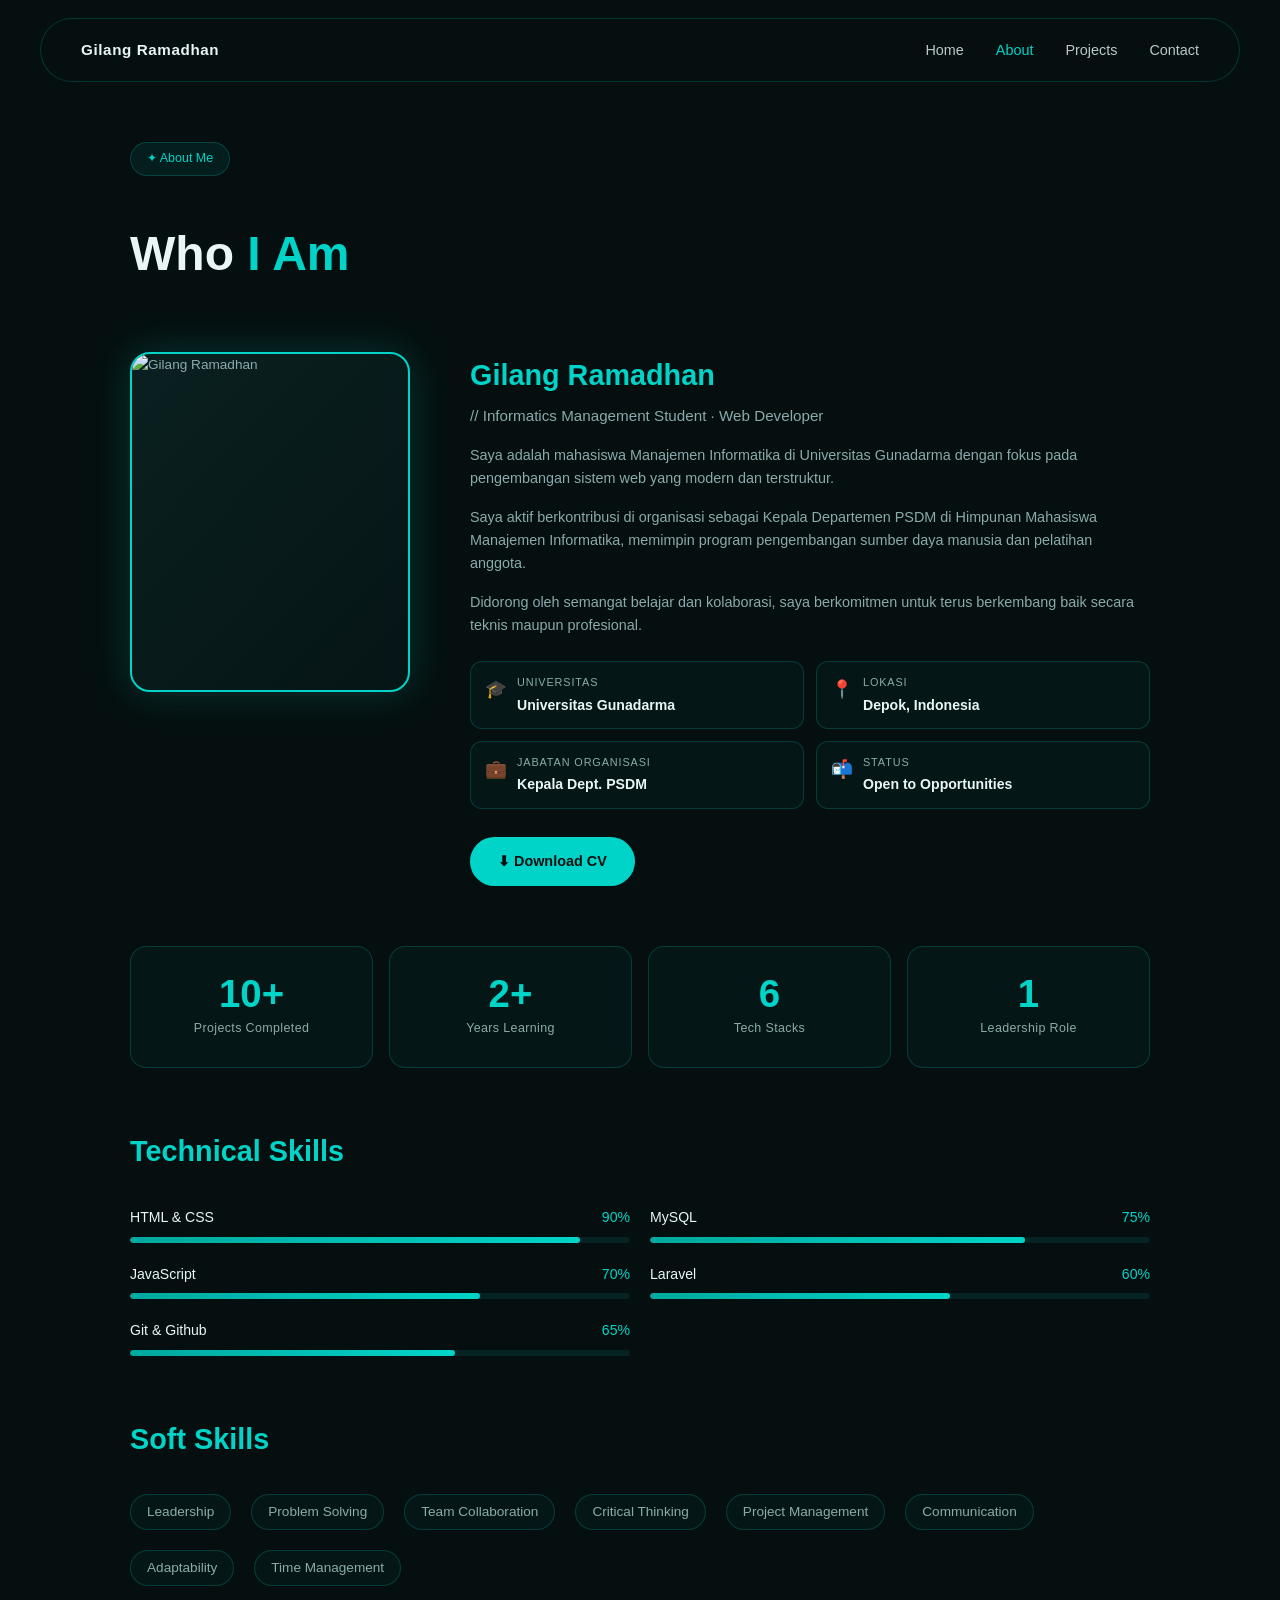
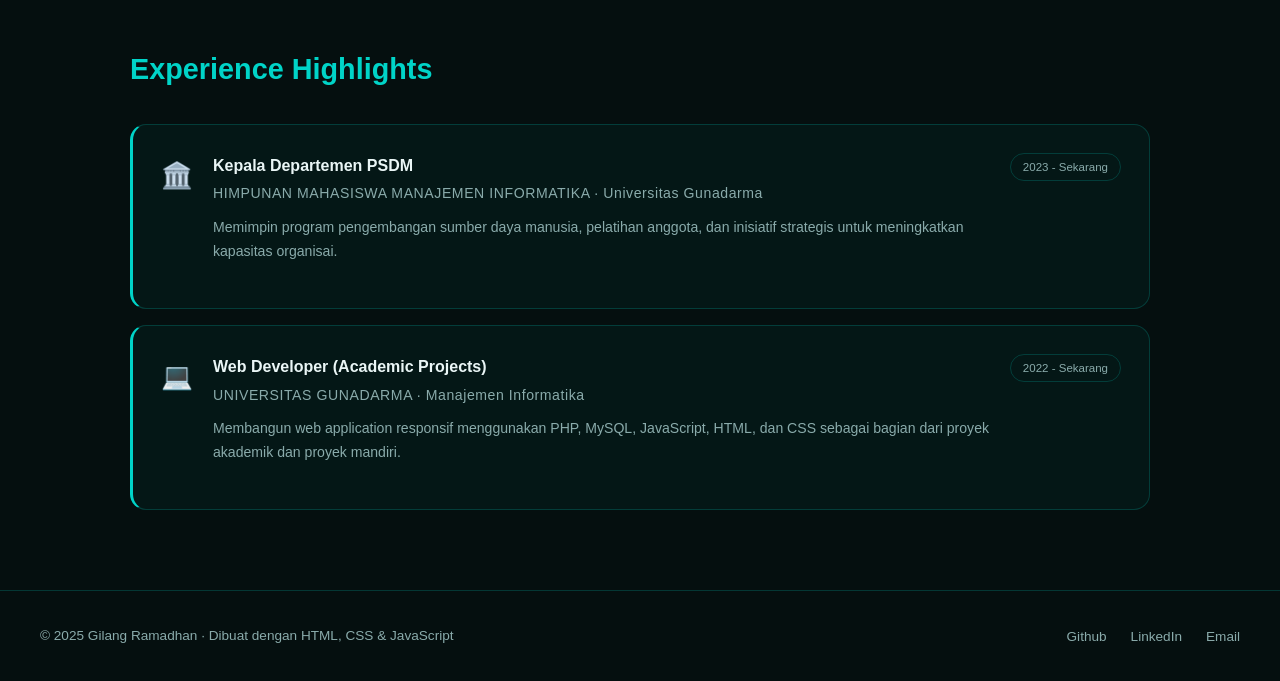
==== about.html @ e4d0b82c "Initial commit: portofolio website" ====
<!doctype html>
<html lang="id">
  <head>
    <meta charset="UTF-8" />
    <meta name="viewport" content="width=device-width, initial-scale=1.0" />
    <title>About - Gilang Ramadhan</title>
    <link rel="stylesheet" href="css/style.css" />
  </head>
  <body>
    <!-- SCROLL PROGRESS BAR -->
    <div id="scrollProgress"></div>
    <!-- NAVBAR -->
    <nav>
      <p>Gilang Ramadhan</p>
      <ul>
        <li><a href="index.html">Home</a></li>
        <li><a href="about.html">About</a></li>
        <li><a href="projects.html">Projects</a></li>
        <li><a href="contact.html">Contact</a></li>
      </ul>
    </nav>

    <!-- PAGE HEADER -->
    <div class="page-header fade-up">
      <div class="badge">✦ About Me</div>
      <h1>Who <span>I Am</span></h1>
    </div>

    <!-- ABOUT CONTENT -->
    <main>
      <!-- BIO SECTION -->
      <section class="about-bio fade-up">
        <!-- Foto -->
        <div class="about-photo">
          <div class="image-frame">
            <img src="assets/images/hero.jpeg" alt="Gilang Ramadhan" />
          </div>
        </div>

        <!-- Teks Bio -->
        <div class="about-text">
          <h2>Gilang Ramadhan</h2>
          <p class="about-role">
            // Informatics Management Student · Web Developer
          </p>

          <p>
            Saya adalah mahasiswa Manajemen Informatika di Universitas Gunadarma
            dengan fokus pada pengembangan sistem web yang modern dan
            terstruktur.
          </p>

          <p>
            Saya aktif berkontribusi di organisasi sebagai Kepala Departemen
            PSDM di Himpunan Mahasiswa Manajemen Informatika, memimpin program
            pengembangan sumber daya manusia dan pelatihan anggota.
          </p>

          <p>
            Didorong oleh semangat belajar dan kolaborasi, saya berkomitmen
            untuk terus berkembang baik secara teknis maupun profesional.
          </p>

          <!-- Info grid -->
          <div class="info-grid">
            <div class="info-item">
              <span class="info-icon">🎓</span>
              <div>
                <div class="info-key">Universitas</div>
                <div class="info-val">Universitas Gunadarma</div>
              </div>
            </div>
            <div class="info-item">
              <span class="info-icon">📍</span>
              <div>
                <div class="info-key">Lokasi</div>
                <div class="info-val">Depok, Indonesia</div>
              </div>
            </div>
            <div class="info-item">
              <span class="info-icon">💼</span>
              <div>
                <div class="info-key">Jabatan Organisasi</div>
                <div class="info-val">Kepala Dept. PSDM</div>
              </div>
            </div>
            <div class="info-item">
              <span class="info-icon">📬</span>
              <div>
                <div class="info-key">Status</div>
                <div class="info-val">Open to Opportunities</div>
              </div>
            </div>
          </div>

          <a href="assets/cv-gilang.pdf" class="btn-primary" download>
            ⬇ Download CV
          </a>
        </div>
      </section>

      <!-- STATS -->
      <section class="stats-section fade-up">
        <div class="stat-card">
          <div class="stat-number">10+</div>
          <div class="stat-label">Projects Completed</div>
        </div>
        <div class="stat-card">
          <div class="stat-number">2+</div>
          <div class="stat-label">Years Learning</div>
        </div>
        <div class="stat-card">
          <div class="stat-number">6</div>
          <div class="stat-label">Tech Stacks</div>
        </div>
        <div class="stat-card">
          <div class="stat-number">1</div>
          <div class="stat-label">Leadership Role</div>
        </div>
      </section>

      <!-- SKILLS -->
      <section class="skills-section fade-up">
        <h2 class="section-title">Technical <span>Skills</span></h2>

        <div class="skill-bars">
          <div class="skill-row">
            <div class="skill-info">
              <span class="skill-name">HTML & CSS</span>
              <span class="skill-pct">90%</span>
            </div>
            <div class="bar-track">
              <div class="bar-fill" style="width: 90%"></div>
            </div>
          </div>

          <div class="skill-row">
            <div class="skill-info">
              <span class="skill-name">MySQL</span>
              <span class="skill-pct">75%</span>
            </div>
            <div class="bar-track">
              <div class="bar-fill" style="width: 75%"></div>
            </div>
          </div>

          <div class="skill-row">
            <div class="skill-info">
              <span class="skill-name">JavaScript</span>
              <span class="skill-pct">70%</span>
            </div>
            <div class="bar-track">
              <div class="bar-fill" style="width: 70%"></div>
            </div>
          </div>

          <div class="skill-row">
            <div class="skill-info">
              <span class="skill-name">Laravel</span>
              <span class="skill-pct">60%</span>
            </div>
            <div class="bar-track">
              <div class="bar-fill" style="width: 60%"></div>
            </div>
          </div>

          <div class="skill-row">
            <div class="skill-info">
              <span class="skill-name">Git & Github</span>
              <span class="skill-pct">65%</span>
            </div>
            <div class="bar-track">
              <div class="bar-fill" style="width: 65%"></div>
            </div>
          </div>
        </div>
      </section>

      <!-- SOFT SKILLS -->
      <section class="soft-skills fade-up">
        <h2 class="section-title">Soft <span>Skills</span></h2>
        <div class="skills-list">
          <span>Leadership</span>
          <span>Problem Solving</span>
          <span>Team Collaboration</span>
          <span>Critical Thinking</span>
          <span>Project Management</span>
          <span>Communication</span>
          <span>Adaptability</span>
          <span>Time Management</span>
        </div>
      </section>

      <!-- EXPERIENCE -->
      <section class="experience-section fade-up">
        <h2 class="section-title">Experience <span>Highlights</span></h2>

        <div class="exp-card">
          <div class="exp-icon">🏛️</div>
          <div class="exp-body">
            <h3>Kepala Departemen PSDM</h3>
            <p class="exp-org">
              HIMPUNAN MAHASISWA MANAJEMEN INFORMATIKA · Universitas Gunadarma
            </p>
            <p class="exp-desc">
              Memimpin program pengembangan sumber daya manusia, pelatihan
              anggota, dan inisiatif strategis untuk meningkatkan kapasitas
              organisai.
            </p>
          </div>
          <span class="exp-badge">2023 - Sekarang</span>
        </div>

        <div class="exp-card">
          <div class="exp-icon">💻</div>
          <div class="exp-body">
            <h3>Web Developer (Academic Projects)</h3>
            <p class="exp-org">UNIVERSITAS GUNADARMA · Manajemen Informatika</p>
            <p>
              Membangun web application responsif menggunakan PHP, MySQL,
              JavaScript, HTML, dan CSS sebagai bagian dari proyek akademik dan
              proyek mandiri.
            </p>
          </div>
          <span class="exp-badge">2022 - Sekarang</span>
        </div>
      </section>
    </main>

    <!-- FOOTER -->
    <footer>
      <p>© 2025 Gilang Ramadhan · Dibuat dengan HTML, CSS & JavaScript</p>
      <ul>
        <li><a href="#">Github</a></li>
        <li><a href="#">LinkedIn</a></li>
        <li><a href="#">Email</a></li>
      </ul>
    </footer>

    <!-- BACK TO TOP -->
    <button id="backToTop" title="Kembali ke atas">↑</button>
    <!-- JAVASCRIPT -->
    <script src="js/main.js"></script>
  </body>
</html>
---- css/style.css ----
/* VARIABLES — Warna & font yang dipakai ulang */
:root {
  --bg: #050f0f;
  --teal: #00d4c8;
  --white: #eaf6f6;
  --gray: #8aabab;
  --border: rgba(0, 212, 200, 0.2);
  --card: rgba(0, 212, 200, 0.04);
}

/* RESET — Hapus style bawaan browser */
* {
  margin: 0;
  padding: 0;
  box-sizing: border-box;
}

/* BASE STYLE — Style dasar untuk seluruh halaman */
body {
  background-color: var(--bg);
  color: var(--white);
  font-family: "Segoe UI", sans-serif;
  line-height: 1.6;
}

/* NAVBAR */
nav {
  display: flex;
  justify-content: space-between;
  align-items: center;
  padding: 18px 40px;
  border: 1px solid var(--border);
  border-radius: 50px;
  margin: 18px 40px;
  background: rgba(5, 15, 15, 0.8);
}

nav p {
  font-weight: 700;
  font-size: 0.95rem;
  letter-spacing: 0.04em;
}

nav ul {
  display: flex;
  gap: 32px;
  list-style: none;
}

nav ul a {
  color: var(--white);
  text-decoration: none;
  font-size: 0.9rem;
  opacity: 0.8;
  transition: color 0.2s;
}

nav ul a:hover {
  color: var(--teal);
  opacity: 1;
}

/* HEADER / HERO */
header {
  max-width: 1100px;
  margin: 0 auto;
  padding: 60px 40px;
}

/* Wrapper flex: teks kiri + gambar kanan */
.hero-inner {
  display: flex;
  gap: 60px;
  align-items: center;
}

.hero-text {
  flex: 1;
}

/* Kolom kanan ukurannya tetap */
.hero-image {
  flex-shrink: 0;
  width: 340px;
}

/* Frame gambar dengan border teal */
.image-frame {
  width: 100%;
  height: 420px;
  border-radius: 20px;
  border: 2px solid var(--teal);
  overflow: hidden;
  box-shadow: 0 0 40px rgba(0, 212, 200, 0.2);

  /* Placeholder warna jika belum ada foto */
  background: linear-gradient(135deg, #0a2020, #061515);
  display: flex;
  align-items: center;
  justify-content: center;
  color: var(--gray);
  font-size: 0.85rem;
}

.image-frame img {
  width: 100%;
  height: 100%;
  object-fit: cover;
  display: block;
}

.badge {
  display: inline-block;
  padding: 6px 16px;
  border: 1px solid var(--border);
  border-radius: 50px;
  font-size: 0.78rem;
  color: var(--teal);
  margin-bottom: 24px;
  background: rgba(0, 212, 200, 0.08);
}

header h1 {
  font-size: 3.2rem;
  font-weight: 800;
  line-height: 1.1;
  margin-bottom: 16px;
}

header h1 span {
  color: var(--teal);
}

.tagline {
  font-size: 1.3rem;
  color: var(--teal);
  font-weight: 600;
  margin-bottom: 20px;
}

.bio {
  color: var(--gray);
  font-size: 1rem;
  margin-bottom: 28px;
}

/* SKILLS BADGES */
.skills-list {
  display: flex;
  flex-wrap: wrap;
  gap: 20px;
  margin-bottom: 32px;
}

.skills-list span {
  padding: 6px 16px;
  border: 1px solid var(--border);
  border-radius: 50px;
  font-size: 0.85rem;
  color: var(--gray);
  background: var(--card);
}

/* BUTTON */
.btn-primary {
  display: inline-block;
  padding: 13px 28px;
  background: var(--teal);
  color: #050f0f;
  font-weight: 700;
  font-size: 0.9rem;
  border-radius: 50px;
  text-decoration: none;
  transition:
    transform 0.2s,
    box-shadow 0.2s;
}

.btn-primary:hover {
  transform: translateY(-2px);
  box-shadow: 0 8px 24px rgba(0, 212, 200, 0.35);
}

/* SECTION ( ABOUT, PROJECTS, CONTACT ) */
section {
  max-width: 900px;
  margin: 60px auto;
  padding: 0 40px;
}

section h2 {
  font-size: 1.8rem;
  font-weight: 700;
  color: var(--teal);
  margin-bottom: 20px;
}

section p {
  color: var(--gray);
  margin-bottom: 16px;
  font-size: 0.9rem;
}

section a {
  text-decoration: none;
  color: var(--teal);
  font-size: 0.9rem;
}

/* PROJECTS CARDS */
.project-card {
  border: 1px solid var(--border);
  border-radius: 16px;
  padding: 24px;
  margin-bottom: 16px;
  background: var(--card);
  transition:
    border-color 0.25s,
    transform 0.25s;
}

.project-card:hover {
  border-color: var(--teal);
  transform: translateY(-3px);
}

.project-card h3 {
  font-size: 1.5rem;
  font-weight: 700;
  margin-bottom: 8px;
  color: var(--white);
}

.project-card p {
  margin-bottom: 14px;
  font-size: 0.9rem;
}

/* FOOTER */
footer {
  border-top: 1px solid var(--border);
  margin-top: 80px;
  padding: 32px 40px;
  display: flex;
  justify-content: space-between;
  align-items: center;
}

footer p {
  font-size: 0.85rem;
  color: var(--gray);
}

footer ul {
  display: flex;
  gap: 24px;
  list-style: none;
}

footer ul a {
  color: var(--gray);
  text-decoration: none;
  font-size: 0.85rem;
  transition: color 0.2s;
}

footer ul a:hover {
  color: var(--teal);
}

/* RESPONSIVE TABLET */
@media (max-width: 1024px) {
  nav {
    margin: 14px 24px;
    padding: 14px 28px;
  }

  header {
    padding: 40px 24px;
  }

  .hero-inner {
    gap: 40px;
  }

  .hero-image {
    width: 280px;
  }

  .image-frame {
    height: 340px;
  }

  section {
    padding: 0 24px;
  }

  footer {
    padding: 28px 24px;
  }
}

/* RESPONSIVE MOBILE */
@media (max-width: 768px) {
  /* Navbar: brand atas, menu bawah */
  nav {
    flex-direction: column;
    gap: 16px;
    border-radius: 20px;
    margin: 12px 16px;
    padding: 18px 24px;
    text-align: center;
  }

  nav ul {
    gap: 20px;
    flex-wrap: wrap;
    justify-content: center;
  }

  header {
    padding: 40px 20px;
  }

  .hero-inner {
    flex-direction: column;
    gap: 40px;
  }

  .hero-text {
    width: 100%;
    text-align: center;
  }

  /* Skills di tengah saat mobile */
  .skills-list {
    justify-content: center;
  }

  header h1 {
    font-size: 2.2rem;
  }

  .tagline {
    font-size: 1.1rem;
  }

  /* Gambar full width saat mobile */
  .hero-image {
    width: 100%;
    max-width: 360px;
    margin: 0 auto;
  }

  .image-frame {
    height: 300px;
  }

  section {
    margin: 40px auto;
    padding: 0 20px;
  }

  .project-card {
    padding: 20px;
  }

  footer {
    flex-direction: column;
    gap: 16px;
    text-align: center;
    padding: 24px 20px;
  }

  footer ul {
    justify-content: center;
  }
}

/* RESPONSIVE - HP Kecil */
@media (max-width: 480px) {
  header h1 {
    font-size: 1.9rem;
  }

  .tagline {
    font-size: 1rem;
  }

  nav ul {
    gap: 14px;
  }

  nav ul a {
    font-size: 0.82rem;
  }

  .btn-primary {
    width: 100%;
    text-align: center;
    padding: 14px;
  }
}

/* =============================================
   ANIMASI FADE-UP
   ============================================= */

/* State awal: tersembunyi di bawah */
.fade-up {
  opacity: 0;
  transform: translateY(30px);
  transition:
    opacity 0.7s ease,
    transform 0.7s ease;
}

/* State setelah JS tambahkan class .visible */
.fade-up.visible {
  opacity: 1;
  transform: translateY(0);
}

/* =============================================
   TYPING EFFECT
   ============================================= */
.typing-text {
  color: var(--teal);
  font-weight: 600;
}

/* Kursor berkedip */
.cursor {
  color: var(--teal);
  font-weight: 300;
  animation: blink 0.8s infinite;
}

@keyframes blink {
  0%,
  100% {
    opacity: 1;
  }
  50% {
    opacity: 0;
  }
}

/* =============================================
   NAVBAR ACTIVE STATE
   ============================================= */
nav ul a.active {
  color: var(--teal);
  opacity: 1;
}

/* =============================================
   PAGE HEADER — Dipakai di semua halaman dalam
   ============================================= */
.page-header {
  max-width: 1100px;
  margin: 60px auto 0;
  padding: 0 40px;
}

.page-header h1 {
  font-size: 3rem;
  font-weight: 800;
  margin-top: 16px;
}

.page-header h1 span {
  color: var(--teal);
}

/* =============================================
   ABOUT — Bio 2 kolom
   ============================================= */
.about-bio {
  display: flex;
  gap: 60px;
  align-items: flex-start;
  max-width: 1100px;
  margin: 60px auto;
  padding: 0 40px;
}

.about-photo .image-frame {
  height: 340px;
  width: 280px;
}

.about-text {
  flex: 1;
}

.about-text h2 {
  font-size: 1.8rem;
  font-weight: 700;
  margin-bottom: 4px;
}

.about-role {
  font-size: 0.95rem;
  margin-bottom: 14px;
  line-height: 1.8;
}

/* info grid */
.info-grid {
  display: grid;
  grid-template-columns: 1fr 1fr;
  gap: 12px;
  margin: 24px 0 28px;
}

.info-item {
  display: flex;
  align-items: flex-start;
  gap: 10px;
  padding: 12px 14px;
  border: 1px solid var(--border);
  border-radius: 12px;
  background: var(--card);
}

.info-icon {
  font-size: 1.1rem;
  margin-top: 1px;
}

.info-key {
  font-size: 0.68rem;
  color: var(--gray);
  letter-spacing: 0.08em;
  text-transform: uppercase;
}

.info-val {
  font-size: 0.88rem;
  font-weight: 600;
  color: var(--white);
  margin-top: 2px;
}

/* =============================================
   STATS STRIP
   ============================================= */
.stats-section {
  display: grid;
  grid-template-columns: repeat(4, 1fr);
  gap: 16px;
  max-width: 1100px;
  margin: 0 auto 60px;
  padding: 0 40px;
}

.stat-card {
  border: 1px solid var(--border);
  border-radius: 16px;
  padding: 28px 20px;
  background: var(--card);
  text-align: center;
  transition:
    border-color 0.25s,
    transform 0.25s;
}

.stat-card:hover {
  border-color: var(--teal);
  transform: translateY(-3px);
}

.stat-number {
  font-size: 2.4rem;
  font-weight: 800;
  color: var(--teal);
  line-height: 1;
}

.stat-label {
  font-size: 0.78rem;
  color: var(--gray);
  margin-top: 6px;
  letter-spacing: 0.03em;
}

/* =============================================
   SKILL BARS
   ============================================= */

.skills-section {
  max-width: 1100px;
  margin: 0 auto 60px;
  padding: 0 40px;
}

.section-title {
  font-size: 1.8rem;
  font-weight: 700;
  margin-bottom: 32px;
}

.section-title span {
  color: var(--teal);
}

.skill-bars {
  display: grid;
  grid-template-columns: 1fr 1fr;
  gap: 20px;
}

.skill-row {
  display: flex;
  flex-direction: column;
  gap: 8px;
}

.skill-info {
  display: flex;
  justify-content: space-between;
}

.skill-name {
  font-size: 0.88rem;
  color: var(--white);
}

.skill-pct {
  font-size: 0.88rem;
  color: var(--teal);
}

.bar-track {
  height: 6px;
  background: rgba(0, 212, 200, 0.1);
  border-radius: 50px;
  overflow: hidden;
}

.bar-fill {
  height: 100%;
  background: linear-gradient(90deg, #00a89e, var(--teal));
  border-radius: 50px;
  width: 0;
  transition: width 1.2s ease;
}

/* =============================================
   SOFT SKILLS
   ============================================= */
.soft-skills {
  max-width: 1100px;
  margin: 0 auto 60px;
  padding: 0 40px;
}

/* =============================================
   EXPERIENCE CARDS
   ============================================= */
.experience-section {
  max-width: 1100px;
  margin: 0 auto 80px;
  padding: 0 40px;
}

.exp-card {
  display: flex;
  align-items: flex-start;
  gap: 20px;
  padding: 28px;
  border: 1px solid var(--border);
  border-radius: 16px;
  background: var(--card);
  margin-bottom: 16px;
  border-left: 3px solid var(--teal);
  transition:
    border-color 0.25s,
    transform 0.25s;
}

.exp-card:hover {
  transform: translateY(-2px);
}

.exp-icon {
  font-size: 1.6rem;
  flex-shrink: 0;
  margin-top: 2px;
}

.exp-body {
  flex: 1;
}

.exp-body h3 {
  font-size: 1rem;
  font-weight: 700;
  margin-bottom: 4px;
}

.exp-org {
  font-size: 0.75rem;
  color: var(--teal);
  letter-spacing: 0.04em;
  margin-bottom: 10px !important;
}

.exp-body p {
  font-size: 0.88rem;
  color: var(--gray);
  line-height: 1.7;
}

.exp-badge {
  flex-shrink: 0;
  font-size: 0.72rem;
  color: var(--gray);
  border: 1px solid var(--border);
  border-radius: 50px;
  padding: 4px 12px;
  white-space: nowrap;
  align-self: flex-start;
}

/* =============================================
   RESPONSIVE — About Page
   ============================================= */

@media (max-width: 768px) {
  .page-header {
    padding: 0 20px;
    margin-top: 40px;
  }

  .page-header h1 {
    font-size: 2.2rem;
  }

  .about-bio {
    flex-direction: column;
    padding: 0 20px;
    gap: 32px;
  }

  .about-photo {
    width: 100%;
    max-width: 260px;
    margin: 0 auto;
  }

  .info-grid {
    grid-template-columns: 1fr;
  }

  .stats-section {
    grid-template-columns: 1fr 1fr;
    padding: 0 20px;
  }

  .skill-bars {
    grid-template-columns: 1fr;
  }

  .skills-section,
  .soft-skills,
  .experience-section {
    padding: 0 20px;
  }

  .exp-badge {
    display: none;
  }
}

/* =============================================
   PAGE SUBTITLE
   ============================================= */
.page-subtitle {
  color: var(--gray);
  font-size: 1rem;
  margin-top: 12px;
  max-width: 500px;
}

/* =============================================
   FILTER BUTTONS
   ============================================= */
.filter-wrap {
  display: flex;
  gap: 10px;
  flex-wrap: wrap;
  max-width: 1100px;
  margin: 32px auto 0;
  padding: 0 40px;
}

.filter-btn {
  padding: 8px 20px;
  border: 1px solid var(--border);
  border-radius: 50px;
  background: transparent;
  color: var(--gray);
  font-size: 0.85rem;
  cursor: pointer;
  transition: all 0.2s;
  font-family: "Segoe UI", sans-serif;
}

.filter-btn:hover {
  border-color: var(--teal);
  color: var(--teal);
}

.filter-btn.active {
  background: var(--teal);
  border-color: var(--teal);
  color: #050f0f;
  font-weight: 700;
}

/* =============================================
   PROJECTS GRID
   ============================================= */
.projects-grid {
  display: grid;
  grid-template-columns: repeat(2, 1fr);
  gap: 24px;
  max-width: 1100px;
  margin: 32px auto 80px;
  padding: 0 40px;
}

/* Project card full */
.project-card-full {
  border: 1px solid var(--border);
  border-radius: 20px;
  overflow: hidden;
  background: var(--card);
  transition:
    border-color 0.25s,
    transform 0.25s;
}

.project-card-full:hover {
  border-color: var(--teal);
  transform: translateY(-4px);
}

/* Gambar project */
.project-img {
  width: 100%;
  height: 200px;
  background: linear-gradient(135deg, #0a2020, #061515);
  position: relative;
  overflow: hidden;
  display: flex;
  align-items: center;
  justify-content: center;
}

.project-img img {
  width: 100%;
  height: 100%;
  object-fit: cover;
  display: block;
  position: absolute;
  top: 0;
  left: 0;
}

/* Placeholder emoji jika belum ada gambar */
.project-img-placeholder {
  font-size: 3rem;
  opacity: 0.4;
  z-index: 0;
}

/* Konten card */
.project-content {
  padding: 24px;
}

/* Tags teknologi */
.project-tags {
  display: flex;
  flex-wrap: wrap;
  gap: 8px;
  margin-bottom: 14px;
}

.tag {
  font-size: 0.75rem;
  padding: 3px 10px;
  border-radius: 50px;
  border: 1px solid var(--border);
  color: var(--teal);
  background: rgba(0, 212, 200, 0.06);
}

.project-content h3 {
  font-size: 1.1rem;
  font-weight: 700;
  color: var(--white);
  margin-bottom: 10px;
}

.project-content p {
  font-size: 0.88rem;
  color: var(--gray);
  line-height: 1.7;
  margin-bottom: 20px;
}

/* Tombol project */
.project-links {
  display: flex;
  gap: 10px;
}

.btn-outline {
  display: inline-flex;
  align-items: center;
  gap: 6px;
  padding: 8px 16px;
  border: 1px solid var(--border);
  border-radius: 50px;
  color: var(--white);
  text-decoration: none;
  font-size: 0.82rem;
  transition:
    border-color 0.2s,
    color 0.2s;
}

.btn-outline:hover {
  border-color: var(--teal);
  color: var(--teal);
}

.btn-primary-sm {
  display: inline-flex;
  align-items: center;
  gap: 6px;
  padding: 8px 16px;
  background: var(--teal);
  border-radius: 50px;
  color: #050f0f;
  text-decoration: none;
  font-size: 0.82rem;
  font-weight: 700;
  transition:
    transform 0.2s,
    box-shadow 0.2s;
}

.btn-primary-sm:hover {
  transform: translateY(-2px);
  box-shadow: 0 6px 16px rgba(0, 212, 200, 0.3);
}

/* Card tersembunyi saat filter aktif */
.project-card-full.hidden {
  display: none;
}

/* =============================================
   RESPONSIVE — Projects
   ============================================= */
@media (max-width: 768px) {
  .projects-grid {
    grid-template-columns: 1fr;
    padding: 0 20px;
  }

  .filter-wrap {
    padding: 0 20px;
  }
}

/* =============================================
   CONTACT PAGE
   ============================================= */
.contact-wrap {
  display: grid;
  grid-template-columns: 1fr 1.4fr;
  gap: 60px;
  max-width: 1100px;
  margin: 60px auto 80px;
  padding: 0 40px;
  align-items: start;
}

/* Kolom kiri */
.contact-info h2 {
  font-size: 1.5rem;
  font-weight: 700;
  margin-bottom: 12px;
}

.contact-info > p {
  color: var(--gray);
  font-size: 0.95rem;
  line-height: 1.8;
  margin-bottom: 32px;
}

/* Info cards */
.contact-cards {
  display: flex;
  flex-direction: column;
  gap: 14px;
  margin-bottom: 32px;
}

.contact-card {
  display: flex;
  align-items: center;
  gap: 16px;
  padding: 16px 20px;
  border: 1px solid var(--border);
  border-radius: 14px;
  background: var(--card);
  transition: border-color 0.2s;
}

.contact-card:hover {
  border-color: var(--teal);
}

.contact-icon {
  font-size: 1.4rem;
  flex-shrink: 0;
}

.contact-label {
  font-size: 0.7rem;
  color: var(--gray);
  text-transform: uppercase;
  letter-spacing: 0.08em;
  margin-bottom: 2px;
}

.contact-value {
  font-size: 0.9rem;
  font-weight: 600;
  color: var(--white);
  text-decoration: none;
}

.contact-value:hover {
  color: var(--teal);
}

/* Social links */
.social-links {
  display: flex;
  gap: 10px;
  flex-wrap: wrap;
}

.social-btn {
  display: inline-flex;
  align-items: center;
  gap: 8px;
  padding: 9px 18px;
  border: 1px solid var(--border);
  border-radius: 50px;
  color: var(--gray);
  text-decoration: none;
  font-size: 0.85rem;
  transition: all 0.2s;
  background: var(--card);
}

.social-btn:hover {
  border-color: var(--teal);
  color: var(--teal);
}

/* =============================================
   CONTACT FORM
   ============================================= */
.contact-form-wrap {
  background: var(--card);
  border: 1px solid var(--border);
  border-radius: 20px;
  padding: 36px;
}

.form-group {
  display: flex;
  flex-direction: column;
  gap: 8px;
  margin-bottom: 20px;
}

.form-group label {
  font-size: 0.85rem;
  font-weight: 600;
  color: var(--white);
}

.form-group input,
.form-group textarea {
  background: rgba(0, 212, 200, 0.04);
  border: 1px solid var(--border);
  border-radius: 10px;
  padding: 12px 16px;
  color: var(--white);
  font-size: 0.9rem;
  font-family: "Segoe UI", sans-serif;
  transition: border-color 0.2s;
  resize: vertical;
  outline: none;
}

.form-group input:focus,
.form-group textarea:focus {
  border-color: var(--teal);
}

.form-group input::placeholder,
.form-group textarea::placeholder {
  color: var(--gray);
  opacity: 0.6;
}

/* Tombol submit */
.btn-submit {
  width: 100%;
  padding: 14px;
  background: var(--teal);
  color: #050f0f;
  font-weight: 700;
  font-size: 0.95rem;
  border: none;
  border-radius: 50px;
  cursor: pointer;
  font-family: "Segoe UI", sans-serif;
  transition:
    transform 0.2s,
    box-shadow 0.2s;
}

.btn-submit:hover {
  transform: translateY(-2px);
  box-shadow: 0 8px 24px rgba(0, 212, 200, 0.35);
}

.btn-submit:disabled {
  opacity: 0.6;
  cursor: not-allowed;
  transform: none;
}

/* Status pesan sukses/gagal */
.form-status {
  margin-top: 14px;
  padding: 12px 16px;
  border-radius: 10px;
  font-size: 0.88rem;
  text-align: center;
  display: none;
}

.form-status.success {
  display: block;
  background: rgba(0, 212, 200, 0.1);
  border: 1px solid var(--teal);
  color: var(--teal);
}

.form-status.error {
  display: block;
  background: rgba(255, 80, 80, 0.1);
  border: 1px solid #ff5050;
  color: #ff5050;
}

/* =============================================
   RESPONSIVE — Contact
   ============================================= */
@media (max-width: 768px) {
  .contact-wrap {
    grid-template-columns: 1fr;
    padding: 0 20px;
    gap: 32px;
  }

  .contact-form-wrap {
    padding: 24px 20px;
  }
}

/* =============================================
   SCROLL PROGRESS BAR
   ============================================= */
#scrollProgress {
  position: fixed;
  top: 0;
  left: 0;
  height: 3px;
  width: 0%;
  background: linear-gradient(90deg, #00a89e, var(--teal));
  z-index: 9999;
  transition: width 0.1s ease;
}

/* =============================================
   NAVBAR SCROLLED STATE
   ============================================= */
nav.scrolled {
  background: rgba(5, 15, 15, 0.95);
  box-shadow: 0 4px 24px rgba(0, 0, 0, 0.4);
  border-color: rgba(0, 212, 200, 0.35);
}

/* =============================================
   BACK TO TOP BUTTON
   ============================================= */
#backToTop {
  position: fixed;
  bottom: 32px;
  right: 32px;
  width: 44px;
  height: 44px;
  background: var(--teal);
  color: #050f0f;
  border: none;
  border-radius: 50%;
  font-size: 1.1rem;
  font-weight: 700;
  cursor: pointer;
  opacity: 0;
  visibility: hidden;
  transform: translateY(12px);
  transition:
    opacity 0.3s,
    transform 0.3s,
    visibility 0.3s;
  box-shadow: 0 4px 16px rgba(0, 212, 200, 0.35);
  z-index: 999;
}

#backToTop.visible {
  opacity: 1;
  visibility: visible;
  transform: translateY(0);
}

#backToTop:hover {
  transform: translateY(-3px);
  box-shadow: 0 8px 24px rgba(0, 212, 200, 0.5);
}

@media (max-width: 768px) {
  #backToTop {
    bottom: 20px;
    right: 20px;
    width: 40px;
    height: 40px;
    font-size: 1rem;
  }
}
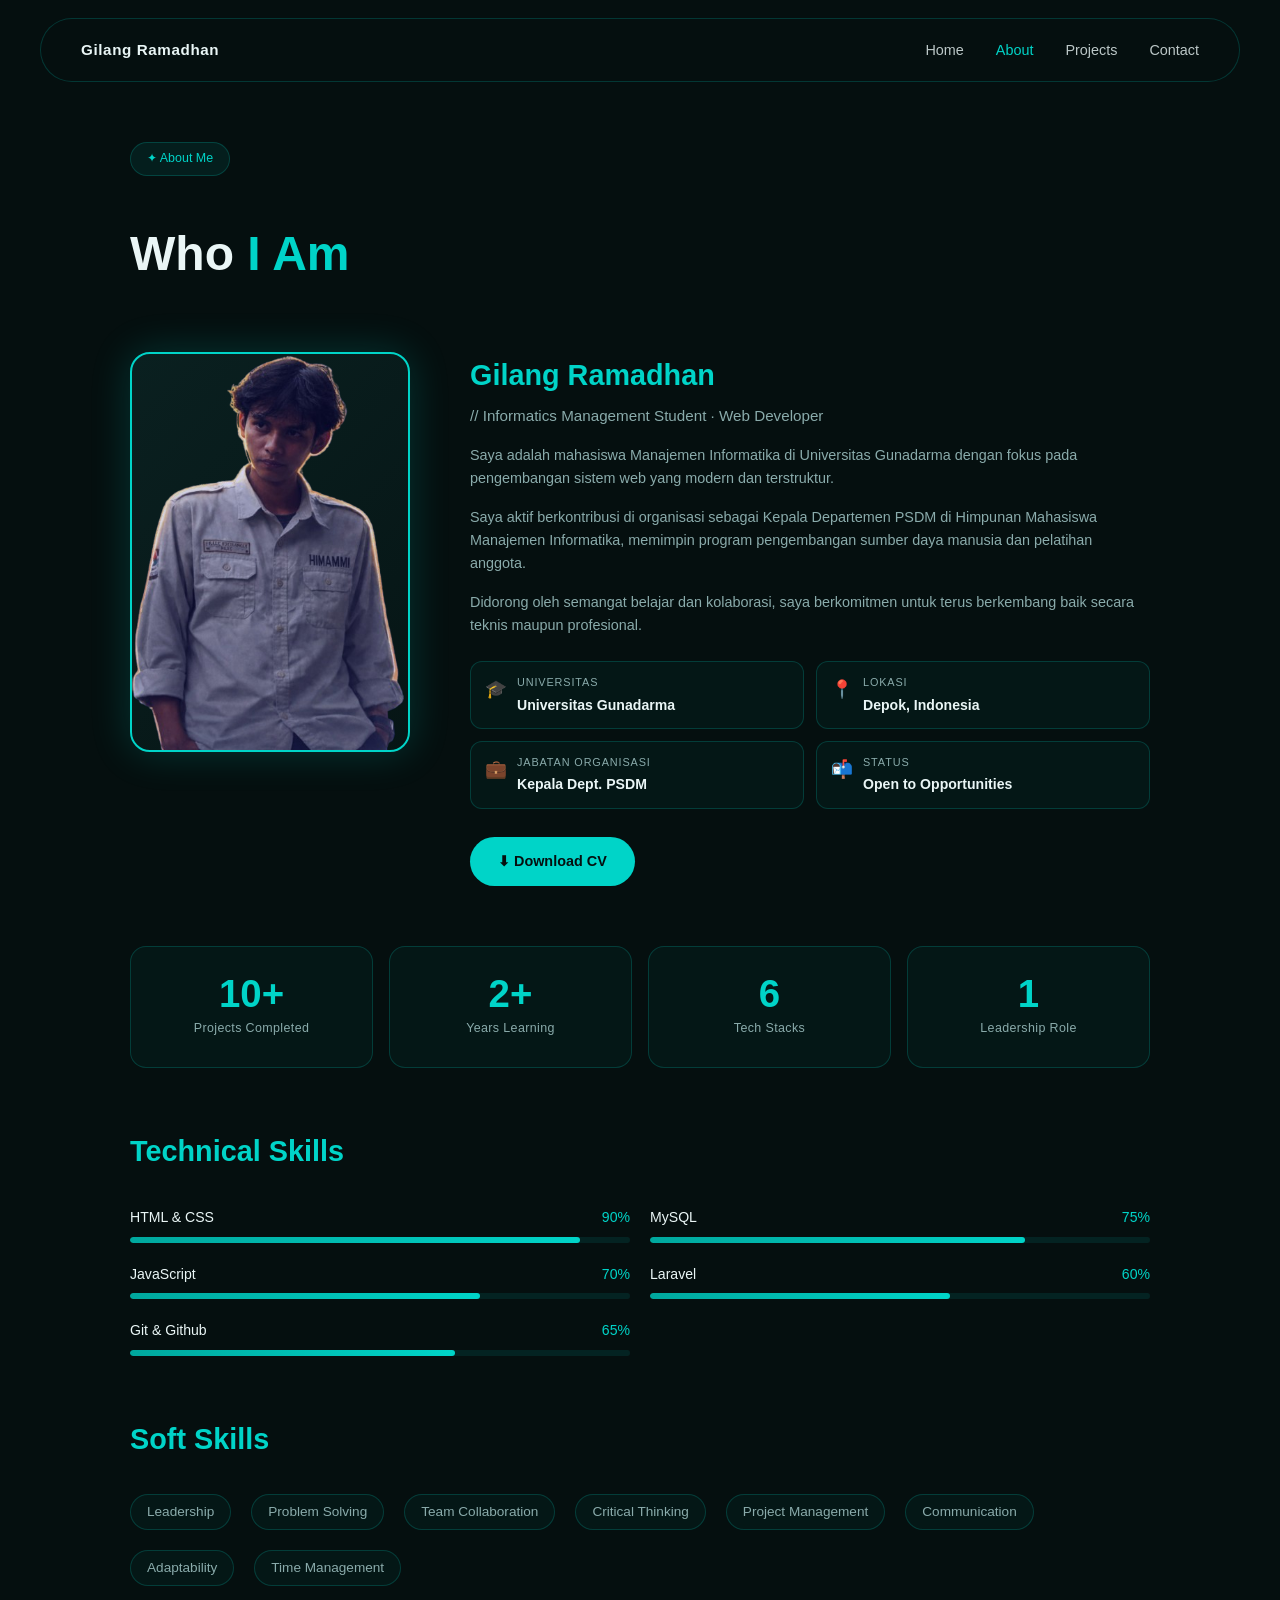
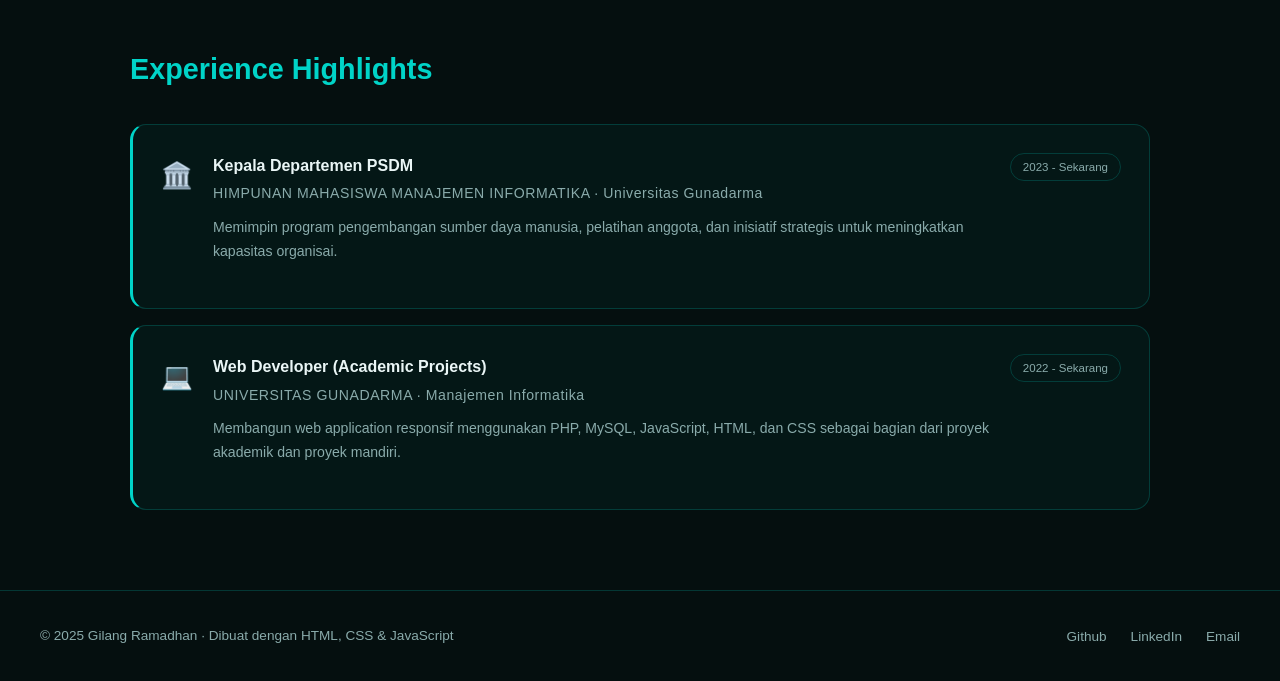
==== commit c236d4e0: "Fix: foto dan typing effect" ====
--- a/about.html
+++ b/about.html
@@ -33,7 +33,7 @@
         <!-- Foto -->
         <div class="about-photo">
           <div class="image-frame">
-            <img src="assets/images/hero.jpeg" alt="Gilang Ramadhan" />
+            <img src="assets/images/gilangkecee.png" alt="Gilang Ramadhan" />
           </div>
         </div>
 
--- a/css/style.css
+++ b/css/style.css
@@ -87,9 +87,10 @@
 /* Frame gambar dengan border teal */
 .image-frame {
   width: 100%;
-  height: 420px;
+  height: 480px;
   border-radius: 20px;
   border: 2px solid var(--teal);
+  object-position: top center;
   overflow: hidden;
   box-shadow: 0 0 40px rgba(0, 212, 200, 0.2);
 
@@ -486,7 +487,7 @@
 }
 
 .about-photo .image-frame {
-  height: 340px;
+  height: 400px;
   width: 280px;
 }
 
